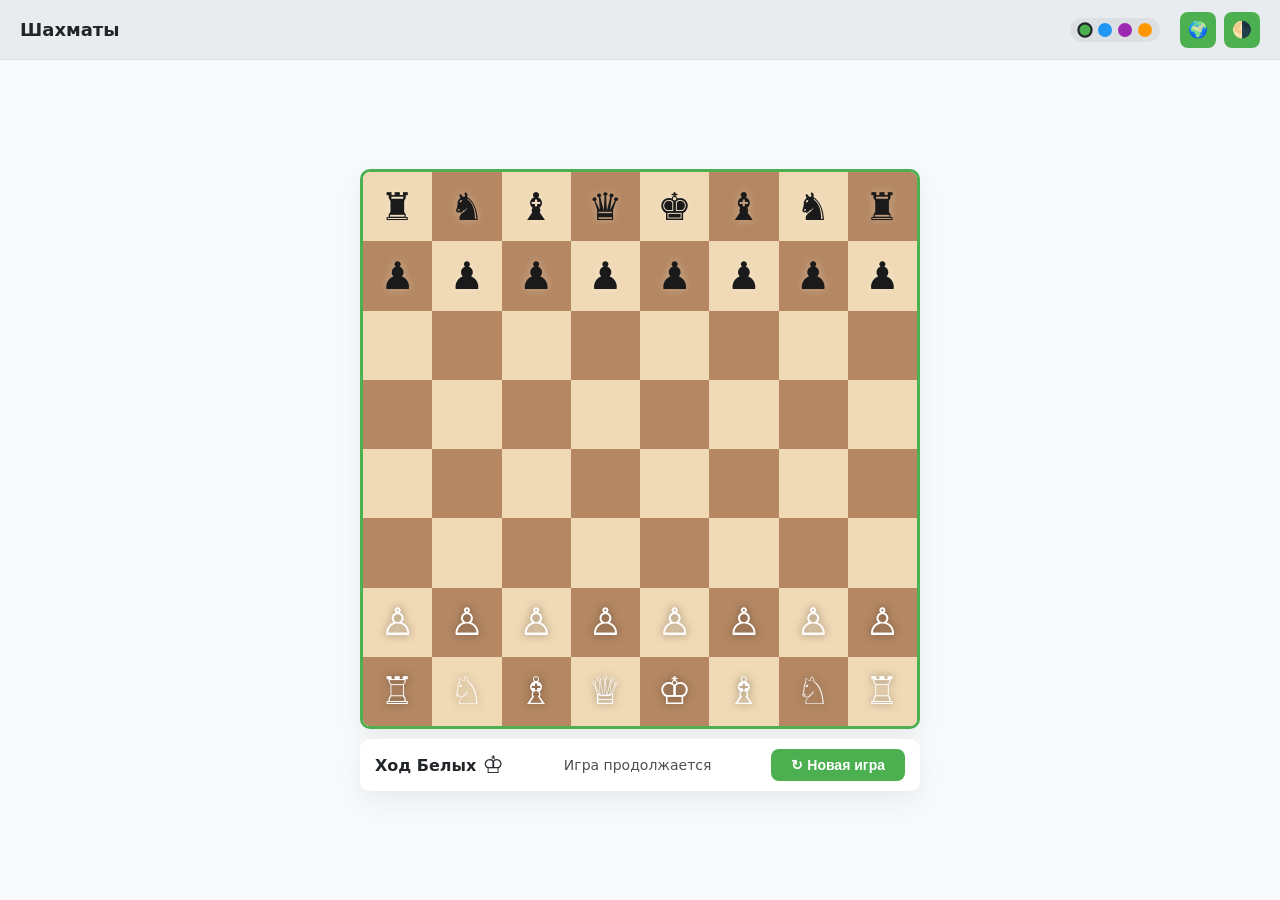
==== games/chess/index.html @ bcb6086b "feat: v1.0.6 добавлены шахматы (для двоих)" ====
<!DOCTYPE html>
<html lang="ru">
<head>
    <meta charset="UTF-8" />
    <meta name="viewport" content="width=device-width, initial-scale=1.0"/>
    <title>Шахматы</title>
    <link rel="stylesheet" href="style.css">
</head>
<body data-theme="light">

    <!-- ===== ХЕДЕР ===== -->
    <header class="header">
        <div class="logo" id="title">Шахматы</div>

        <div class="controls-wrapper">
            <button class="burger-toggle" id="burgerToggle" title="Меню настроек">⋮</button>

            <div class="controls-menu" id="controlsMenu">
                <div class="color-picker" id="colorPicker" title="Цветовая тема">
                    <span class="color-dot theme-green" data-color="green"></span>
                    <span class="color-dot theme-blue" data-color="blue"></span>
                    <span class="color-dot theme-purple" data-color="purple"></span>
                    <span class="color-dot theme-orange" data-color="orange"></span>
                </div>
                
                <button id="viewBtn" title="Вид" style="display:none;">🔳</button>
                <button id="langBtn" title="Язык">🌍</button>
                <button id="themeBtn" title="Тема">🌗</button>
            </div>
        </div>
    </header>

    <!-- ===== ИГРОВОЙ КОНТЕНТ ===== -->
    <main class="container">
        <div class="game-container">
            <!-- Шахматная доска -->
            <div class="chess-board" id="chessBoard"></div>

            <!-- Информация -->
            <div class="game-info">
                <div class="turn-indicator">
                    <span id="turnText">Ход белых</span>
                    <span class="piece" id="turnPiece">♔</span>
                </div>
                <div class="game-status" id="gameStatus">Игра продолжается</div>
                <button class="btn-reset" id="resetBtn">↻ Новая игра</button>
            </div>
        </div>
    </main>

    <script src="script.js"></script>
</body>
</html>
---- games/chess/style.css ----
/* ===== КОРНЕВЫЕ ПЕРЕМЕННЫЕ ===== */
:root {
    --bg-page:    #f8f9fa;
    --bg-header:  #e9ecef;
    --bg-card:    #ffffff;
    --text:       #212529;
    --shadow:     0 10px 24px rgba(0,0,0,0.06);
    --shadow-hov: 0 14px 32px rgba(0,0,0,0.12);
    
    --accent:       #4caf50;
    --accent-hover: #439a46;
}

/* ===== ТЁМНАЯ ТЕМА ===== */
[data-theme="dark"] {
    --bg-page:    #121212;
    --bg-header:  #1a1a1a;
    --bg-card:    #1e1e1e;
    --text:       #e0e0e0;
    --shadow:     0 10px 24px rgba(0,0,0,0.3);
    --shadow-hov: 0 14px 32px rgba(0,0,0,0.4);
    
    --accent:       #66bb6a;
    --accent-hover: #81c784;
}

/* ===== ЦВЕТОВЫЕ СХЕМЫ ===== */
body[data-color="green"]  { --accent: #4caf50; --accent-hover: #439a46; }
body[data-color="blue"]   { --accent: #2196f3; --accent-hover: #1e88e5; }
body[data-color="purple"] { --accent: #9c27b0; --accent-hover: #8e24aa; }
body[data-color="orange"] { --accent: #ff9800; --accent-hover: #fb8c00; }

[data-theme="dark"][data-color="green"]  { --accent: #66bb6a; --accent-hover: #81c784; }
[data-theme="dark"][data-color="blue"]   { --accent: #64b5f6; --accent-hover: #90caf9; }
[data-theme="dark"][data-color="purple"] { --accent: #ba68c8; --accent-hover: #ce93d8; }
[data-theme="dark"][data-color="orange"] { --accent: #ffb74d; --accent-hover: #ffe082; }

/* ===== ОБЩИЕ СТИЛИ ===== */
* { box-sizing: border-box; }

html, body {
    margin: 0;
    padding: 0;
    height: 100vh;
    overflow: hidden;
}

body {
    background: var(--bg-page);
    color: var(--text);
    font-family: system-ui, -apple-system, sans-serif;
    transition: background 0.3s, color 0.3s;
    display: flex;
    flex-direction: column;
}

/* ===== ХЕДЕР ===== */
.header {
    flex-shrink: 0;
    display: flex;
    justify-content: space-between;
    align-items: center;
    padding: 10px 20px;
    background: var(--bg-header);
    transition: background 0.3s;
    border-bottom: 1px solid rgba(0,0,0,0.05);
    min-height: 60px;
}

[data-theme="dark"] .header {
    border-bottom: 1px solid rgba(255,255,255,0.05);
}

.logo {
    font-size: 18px;
    font-weight: 700;
    user-select: none;
}

.controls-wrapper {
    position: relative;
}

/* ===== МЕНЮ УПРАВЛЕНИЯ ===== */
.controls-menu {
    display: flex;
    align-items: center;
}

.burger-toggle {
    display: none;
    font-size: 24px;
    background: transparent;
    border: none;
    color: var(--text);
    cursor: pointer;
    padding: 0 10px;
    line-height: 1;
    user-select: none;
}

/* ===== ВЫБОР ЦВЕТА ===== */
.color-picker {
    display: flex;
    gap: 6px;
    margin-right: 12px;
    background: rgba(0,0,0,0.05);
    padding: 5px 8px;
    border-radius: 20px;
    transition: background 0.3s;
}

[data-theme="dark"] .color-picker {
    background: rgba(255,255,255,0.05);
}

.color-dot {
    width: 14px;
    height: 14px;
    border-radius: 50%;
    cursor: pointer;
    transition: transform 0.15s, border 0.15s;
    border: 2px solid transparent;
}

.color-dot:hover {
    transform: scale(1.2);
}

.color-dot.active {
    border-color: var(--text);
    transform: scale(1.1);
}

.theme-green  { background: #4caf50; }
.theme-blue   { background: #2196f3; }
.theme-purple { background: #9c27b0; }
.theme-orange { background: #ff9800; }

/* ===== КНОПКИ МЕНЮ ===== */
.controls-menu button {
    width: 36px;
    height: 36px;
    margin-left: 8px;
    border-radius: 8px;
    border: none;
    background: var(--accent);
    color: #fff;
    font-size: 16px;
    cursor: pointer;
    transition: transform 0.15s, background-color 0.2s;
}

.controls-menu button:hover {
    transform: translateY(-2px);
    background: var(--accent-hover);
}

.controls-menu button:active {
    transform: scale(0.95);
}

/* ===== КОНТЕЙНЕР ===== */
.container {
    flex: 1;
    display: flex;
    justify-content: center;
    align-items: center;
    padding: 10px;
    overflow: hidden;
}

.game-container {
    width: 100%;
    max-width: 560px;
    display: flex;
    flex-direction: column;
    gap: 10px;
}

/* ===== ШАХМАТНАЯ ДОСКА ===== */
.chess-board {
    display: grid;
    grid-template-columns: repeat(8, 1fr);
    aspect-ratio: 1 / 1;
    background: var(--bg-card);
    border-radius: 10px;
    box-shadow: var(--shadow);
    overflow: hidden;
    border: 3px solid var(--accent);
    transition: border-color 0.3s, box-shadow 0.3s;
}

.cell {
    display: flex;
    justify-content: center;
    align-items: center;
    font-size: 38px;
    aspect-ratio: 1 / 1;
    cursor: pointer;
    transition: background 0.2s, transform 0.15s;
    user-select: none;
    background: #f0d9b5;
    color: #1a1a1a;
}

.cell.dark {
    background: #b58863;
}

.cell.selected {
    background: #7fc97f !important;
    transform: scale(1.05);
}

.cell.possible {
    background: #b5d6b5 !important;
    box-shadow: inset 0 0 20px rgba(0, 255, 0, 0.3);
}

.cell:hover {
    transform: scale(1.02);
}

.cell:active {
    transform: scale(0.95);
}

/* Белые фигуры */
.cell.white-piece {
    color: #ffffff;
    text-shadow: 0 0 8px rgba(0,0,0,0.5);
}

/* Чёрные фигуры */
.cell.black-piece {
    color: #1a1a1a;
    text-shadow: 0 0 8px rgba(255,255,255,0.3);
}

/* ===== ТЁМНАЯ ТЕМА ДЛЯ ДОСКИ ===== */
[data-theme="dark"] .cell {
    background: #779952;
    color: #e8e8e8;
}

[data-theme="dark"] .cell.dark {
    background: #4a6b3a;
}

[data-theme="dark"] .cell.white-piece {
    color: #ffffff;
    text-shadow: 0 0 10px rgba(0,0,0,0.8);
}

[data-theme="dark"] .cell.black-piece {
    color: #1a1a1a;
    text-shadow: 0 0 10px rgba(255,255,255,0.4);
}

[data-theme="dark"] .cell.selected {
    background: #5a9a5a !important;
}

[data-theme="dark"] .cell.possible {
    background: #3a7a3a !important;
}

/* ===== ИНФОРМАЦИЯ ОБ ИГРЕ ===== */
.game-info {
    display: flex;
    justify-content: space-between;
    align-items: center;
    padding: 10px 15px;
    background: var(--bg-card);
    border-radius: 10px;
    box-shadow: var(--shadow);
    transition: background 0.3s, box-shadow 0.3s;
    flex-shrink: 0;
}

.turn-indicator {
    font-size: 16px;
    font-weight: 600;
    display: flex;
    align-items: center;
    gap: 6px;
}

.turn-indicator .piece {
    font-size: 24px;
}

.game-status {
    font-size: 14px;
    opacity: 0.8;
}

.btn-reset {
    padding: 8px 20px;
    border: none;
    border-radius: 8px;
    background: var(--accent);
    color: #fff;
    font-size: 14px;
    font-weight: 600;
    cursor: pointer;
    transition: background 0.2s, transform 0.15s;
    white-space: nowrap;
}

.btn-reset:hover {
    background: var(--accent-hover);
    transform: translateY(-2px);
}

.btn-reset:active {
    transform: scale(0.95);
}

/* ===== АДАПТИВ ===== */
@media (max-width: 768px) {
    .header {
        padding: 8px 12px;
        min-height: 50px;
    }

    .logo {
        font-size: 16px;
    }

    .container {
        padding: 8px;
    }

    .game-container {
        max-width: 100%;
        gap: 8px;
    }

    .burger-toggle {
        display: block;
        font-size: 22px;
    }

    .controls-menu {
        display: none;
        position: absolute;
        top: 45px;
        right: 0;
        background: var(--bg-card);
        padding: 12px;
        border-radius: 12px;
        box-shadow: var(--shadow-hov);
        flex-direction: column;
        gap: 10px;
        min-width: 160px;
        z-index: 110;
        border: 1px solid rgba(0,0,0,0.05);
    }

    [data-theme="dark"] .controls-menu {
        border: 1px solid rgba(255,255,255,0.05);
    }

    .controls-menu.open {
        display: flex;
    }

    .color-picker {
        margin-right: 0;
        justify-content: center;
        width: 100%;
    }

    .controls-menu button {
        margin-left: 0;
        width: 100%;
    }

    .cell {
        font-size: 28px;
    }

    .game-info {
        flex-wrap: wrap;
        gap: 6px;
        justify-content: center;
        padding: 8px 12px;
    }

    .turn-indicator {
        font-size: 14px;
    }

    .turn-indicator .piece {
        font-size: 20px;
    }

    .game-status {
        font-size: 12px;
    }

    .btn-reset {
        font-size: 12px;
        padding: 6px 14px;
    }
}

@media (max-width: 480px) {
    .cell {
        font-size: 20px;
    }

    .game-info {
        padding: 6px 10px;
    }

    .turn-indicator {
        font-size: 12px;
    }

    .turn-indicator .piece {
        font-size: 16px;
    }

    .btn-reset {
        font-size: 11px;
        padding: 5px 12px;
    }
}

@media (max-height: 700px) {
    .cell {
        font-size: 28px;
    }

    .header {
        padding: 6px 16px;
        min-height: 44px;
    }

    .logo {
        font-size: 15px;
    }

    .container {
        padding: 6px;
    }

    .game-container {
        gap: 6px;
    }

    .game-info {
        padding: 6px 12px;
    }

    .btn-reset {
        font-size: 12px;
        padding: 5px 12px;
    }
}

@media (max-height: 600px) {
    .cell {
        font-size: 20px;
    }

    .header {
        padding: 4px 12px;
        min-height: 36px;
    }

    .logo {
        font-size: 13px;
    }

    .controls-menu button {
        width: 30px;
        height: 30px;
        font-size: 13px;
    }

    .container {
        padding: 4px;
    }

    .game-container {
        gap: 4px;
    }

    .game-info {
        padding: 4px 10px;
    }

    .turn-indicator {
        font-size: 11px;
    }

    .turn-indicator .piece {
        font-size: 14px;
    }

    .game-status {
        font-size: 10px;
    }

    .btn-reset {
        font-size: 10px;
        padding: 4px 10px;
    }
}
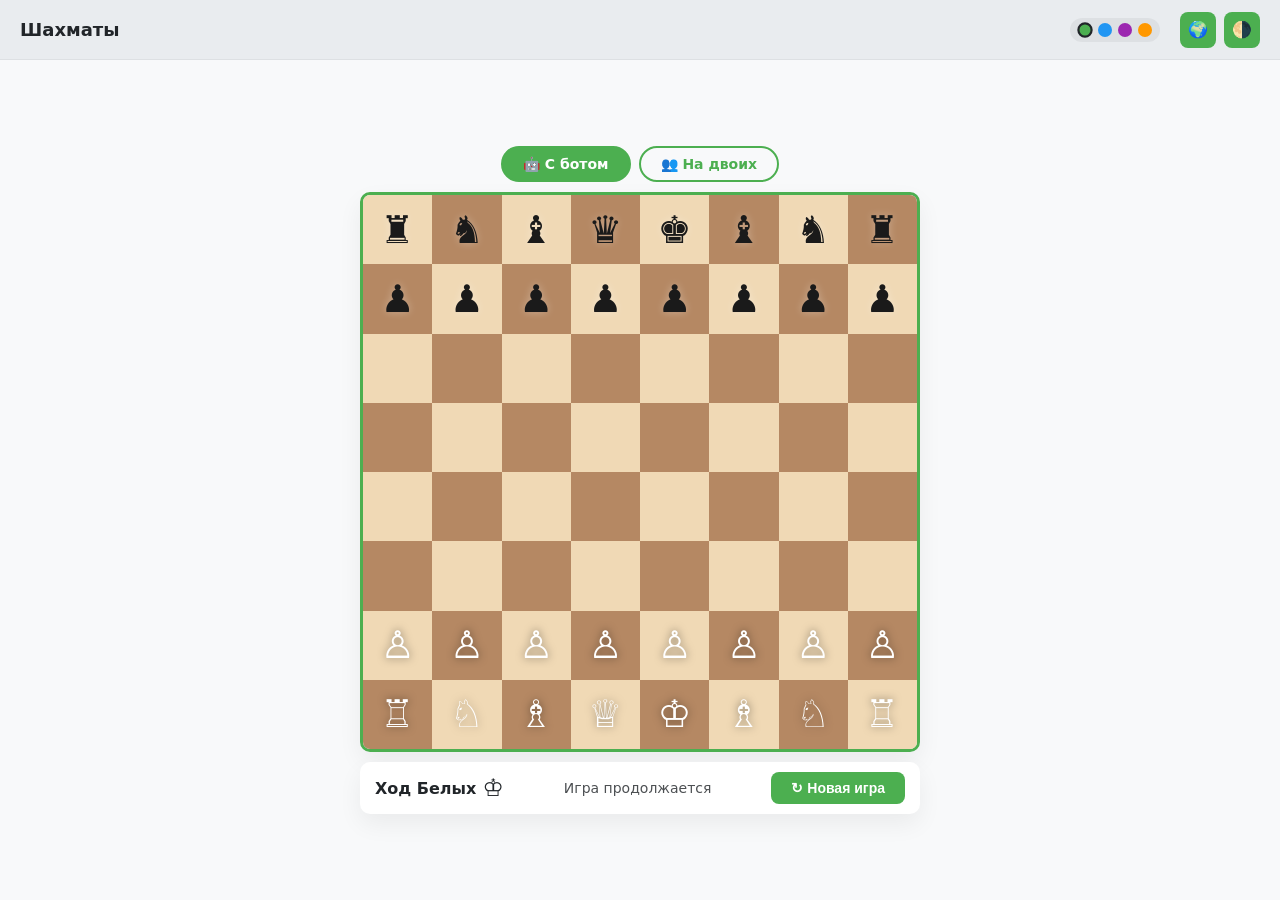
==== commit 80e6c7dc: "feat: v1.0.7 бот в шахматах" ====
--- a/games/chess/index.html
+++ b/games/chess/index.html
@@ -8,35 +8,30 @@
 </head>
 <body data-theme="light">
 
-    <!-- ===== ХЕДЕР ===== -->
     <header class="header">
         <div class="logo" id="title">Шахматы</div>
-
         <div class="controls-wrapper">
             <button class="burger-toggle" id="burgerToggle" title="Меню настроек">⋮</button>
-
             <div class="controls-menu" id="controlsMenu">
-                <div class="color-picker" id="colorPicker" title="Цветовая тема">
+                <div class="color-picker" id="colorPicker">
                     <span class="color-dot theme-green" data-color="green"></span>
                     <span class="color-dot theme-blue" data-color="blue"></span>
                     <span class="color-dot theme-purple" data-color="purple"></span>
                     <span class="color-dot theme-orange" data-color="orange"></span>
                 </div>
-                
-                <button id="viewBtn" title="Вид" style="display:none;">🔳</button>
                 <button id="langBtn" title="Язык">🌍</button>
                 <button id="themeBtn" title="Тема">🌗</button>
             </div>
         </div>
     </header>
 
-    <!-- ===== ИГРОВОЙ КОНТЕНТ ===== -->
     <main class="container">
         <div class="game-container">
-            <!-- Шахматная доска -->
+            <div class="mode-switcher">
+                <button class="mode-btn active" data-mode="bot" id="modeBot">🤖 С ботом</button>
+                <button class="mode-btn" data-mode="two" id="modeTwo">👥 На двоих</button>
+            </div>
             <div class="chess-board" id="chessBoard"></div>
-
-            <!-- Информация -->
             <div class="game-info">
                 <div class="turn-indicator">
                     <span id="turnText">Ход белых</span>
--- a/games/chess/style.css
+++ b/games/chess/style.css
@@ -1,4 +1,3 @@
-/* ===== КОРНЕВЫЕ ПЕРЕМЕННЫЕ ===== */
 :root {
     --bg-page:    #f8f9fa;
     --bg-header:  #e9ecef;
@@ -6,12 +5,10 @@
     --text:       #212529;
     --shadow:     0 10px 24px rgba(0,0,0,0.06);
     --shadow-hov: 0 14px 32px rgba(0,0,0,0.12);
-    
     --accent:       #4caf50;
     --accent-hover: #439a46;
 }
 
-/* ===== ТЁМНАЯ ТЕМА ===== */
 [data-theme="dark"] {
     --bg-page:    #121212;
     --bg-header:  #1a1a1a;
@@ -19,12 +16,10 @@
     --text:       #e0e0e0;
     --shadow:     0 10px 24px rgba(0,0,0,0.3);
     --shadow-hov: 0 14px 32px rgba(0,0,0,0.4);
-    
     --accent:       #66bb6a;
     --accent-hover: #81c784;
 }
 
-/* ===== ЦВЕТОВЫЕ СХЕМЫ ===== */
 body[data-color="green"]  { --accent: #4caf50; --accent-hover: #439a46; }
 body[data-color="blue"]   { --accent: #2196f3; --accent-hover: #1e88e5; }
 body[data-color="purple"] { --accent: #9c27b0; --accent-hover: #8e24aa; }
@@ -35,7 +30,6 @@
 [data-theme="dark"][data-color="purple"] { --accent: #ba68c8; --accent-hover: #ce93d8; }
 [data-theme="dark"][data-color="orange"] { --accent: #ffb74d; --accent-hover: #ffe082; }
 
-/* ===== ОБЩИЕ СТИЛИ ===== */
 * { box-sizing: border-box; }
 
 html, body {
@@ -54,7 +48,6 @@
     flex-direction: column;
 }
 
-/* ===== ХЕДЕР ===== */
 .header {
     flex-shrink: 0;
     display: flex;
@@ -81,7 +74,6 @@
     position: relative;
 }
 
-/* ===== МЕНЮ УПРАВЛЕНИЯ ===== */
 .controls-menu {
     display: flex;
     align-items: center;
@@ -99,7 +91,6 @@
     user-select: none;
 }
 
-/* ===== ВЫБОР ЦВЕТА ===== */
 .color-picker {
     display: flex;
     gap: 6px;
@@ -137,7 +128,6 @@
 .theme-purple { background: #9c27b0; }
 .theme-orange { background: #ff9800; }
 
-/* ===== КНОПКИ МЕНЮ ===== */
 .controls-menu button {
     width: 36px;
     height: 36px;
@@ -160,7 +150,6 @@
     transform: scale(0.95);
 }
 
-/* ===== КОНТЕЙНЕР ===== */
 .container {
     flex: 1;
     display: flex;
@@ -178,7 +167,36 @@
     gap: 10px;
 }
 
-/* ===== ШАХМАТНАЯ ДОСКА ===== */
+.mode-switcher {
+    display: flex;
+    gap: 8px;
+    justify-content: center;
+    flex-shrink: 0;
+}
+
+.mode-btn {
+    padding: 8px 20px;
+    border: 2px solid var(--accent);
+    background: transparent;
+    color: var(--accent);
+    border-radius: 20px;
+    font-size: 14px;
+    font-weight: 600;
+    cursor: pointer;
+    transition: all 0.3s;
+    font-family: inherit;
+}
+
+.mode-btn:hover {
+    transform: translateY(-2px);
+    box-shadow: 0 4px 12px rgba(0,0,0,0.15);
+}
+
+.mode-btn.active {
+    background: var(--accent);
+    color: #fff;
+}
+
 .chess-board {
     display: grid;
     grid-template-columns: repeat(8, 1fr);
@@ -226,19 +244,16 @@
     transform: scale(0.95);
 }
 
-/* Белые фигуры */
 .cell.white-piece {
     color: #ffffff;
     text-shadow: 0 0 8px rgba(0,0,0,0.5);
 }
 
-/* Чёрные фигуры */
 .cell.black-piece {
     color: #1a1a1a;
     text-shadow: 0 0 8px rgba(255,255,255,0.3);
 }
 
-/* ===== ТЁМНАЯ ТЕМА ДЛЯ ДОСКИ ===== */
 [data-theme="dark"] .cell {
     background: #779952;
     color: #e8e8e8;
@@ -266,7 +281,6 @@
     background: #3a7a3a !important;
 }
 
-/* ===== ИНФОРМАЦИЯ ОБ ИГРЕ ===== */
 .game-info {
     display: flex;
     justify-content: space-between;
@@ -318,31 +332,25 @@
     transform: scale(0.95);
 }
 
-/* ===== АДАПТИВ ===== */
 @media (max-width: 768px) {
     .header {
         padding: 8px 12px;
         min-height: 50px;
     }
-
     .logo {
         font-size: 16px;
     }
-
     .container {
         padding: 8px;
     }
-
     .game-container {
         max-width: 100%;
         gap: 8px;
     }
-
     .burger-toggle {
         display: block;
         font-size: 22px;
     }
-
     .controls-menu {
         display: none;
         position: absolute;
@@ -358,156 +366,142 @@
         z-index: 110;
         border: 1px solid rgba(0,0,0,0.05);
     }
-
     [data-theme="dark"] .controls-menu {
         border: 1px solid rgba(255,255,255,0.05);
     }
-
     .controls-menu.open {
         display: flex;
     }
-
     .color-picker {
         margin-right: 0;
         justify-content: center;
         width: 100%;
     }
-
     .controls-menu button {
         margin-left: 0;
         width: 100%;
     }
-
     .cell {
         font-size: 28px;
     }
-
     .game-info {
         flex-wrap: wrap;
         gap: 6px;
         justify-content: center;
         padding: 8px 12px;
     }
-
     .turn-indicator {
         font-size: 14px;
     }
-
     .turn-indicator .piece {
         font-size: 20px;
     }
-
     .game-status {
         font-size: 12px;
     }
-
     .btn-reset {
         font-size: 12px;
         padding: 6px 14px;
     }
+    .mode-btn {
+        font-size: 12px;
+        padding: 6px 14px;
+    }
 }
 
 @media (max-width: 480px) {
     .cell {
         font-size: 20px;
     }
-
     .game-info {
         padding: 6px 10px;
     }
-
     .turn-indicator {
         font-size: 12px;
     }
-
     .turn-indicator .piece {
         font-size: 16px;
     }
-
     .btn-reset {
         font-size: 11px;
         padding: 5px 12px;
     }
+    .mode-btn {
+        font-size: 11px;
+        padding: 5px 12px;
+    }
 }
 
 @media (max-height: 700px) {
     .cell {
         font-size: 28px;
     }
-
     .header {
         padding: 6px 16px;
         min-height: 44px;
     }
-
     .logo {
         font-size: 15px;
     }
-
     .container {
         padding: 6px;
     }
-
     .game-container {
         gap: 6px;
     }
-
     .game-info {
         padding: 6px 12px;
     }
-
     .btn-reset {
         font-size: 12px;
         padding: 5px 12px;
     }
+    .mode-btn {
+        font-size: 12px;
+        padding: 5px 14px;
+    }
 }
 
 @media (max-height: 600px) {
     .cell {
         font-size: 20px;
     }
-
     .header {
         padding: 4px 12px;
         min-height: 36px;
     }
-
     .logo {
         font-size: 13px;
     }
-
     .controls-menu button {
         width: 30px;
         height: 30px;
         font-size: 13px;
     }
-
     .container {
         padding: 4px;
     }
-
     .game-container {
         gap: 4px;
     }
-
     .game-info {
         padding: 4px 10px;
     }
-
     .turn-indicator {
         font-size: 11px;
     }
-
     .turn-indicator .piece {
         font-size: 14px;
     }
-
     .game-status {
         font-size: 10px;
     }
-
     .btn-reset {
         font-size: 10px;
         padding: 4px 10px;
     }
+    .mode-btn {
+        font-size: 10px;
+        padding: 4px 10px;
+    }
 }
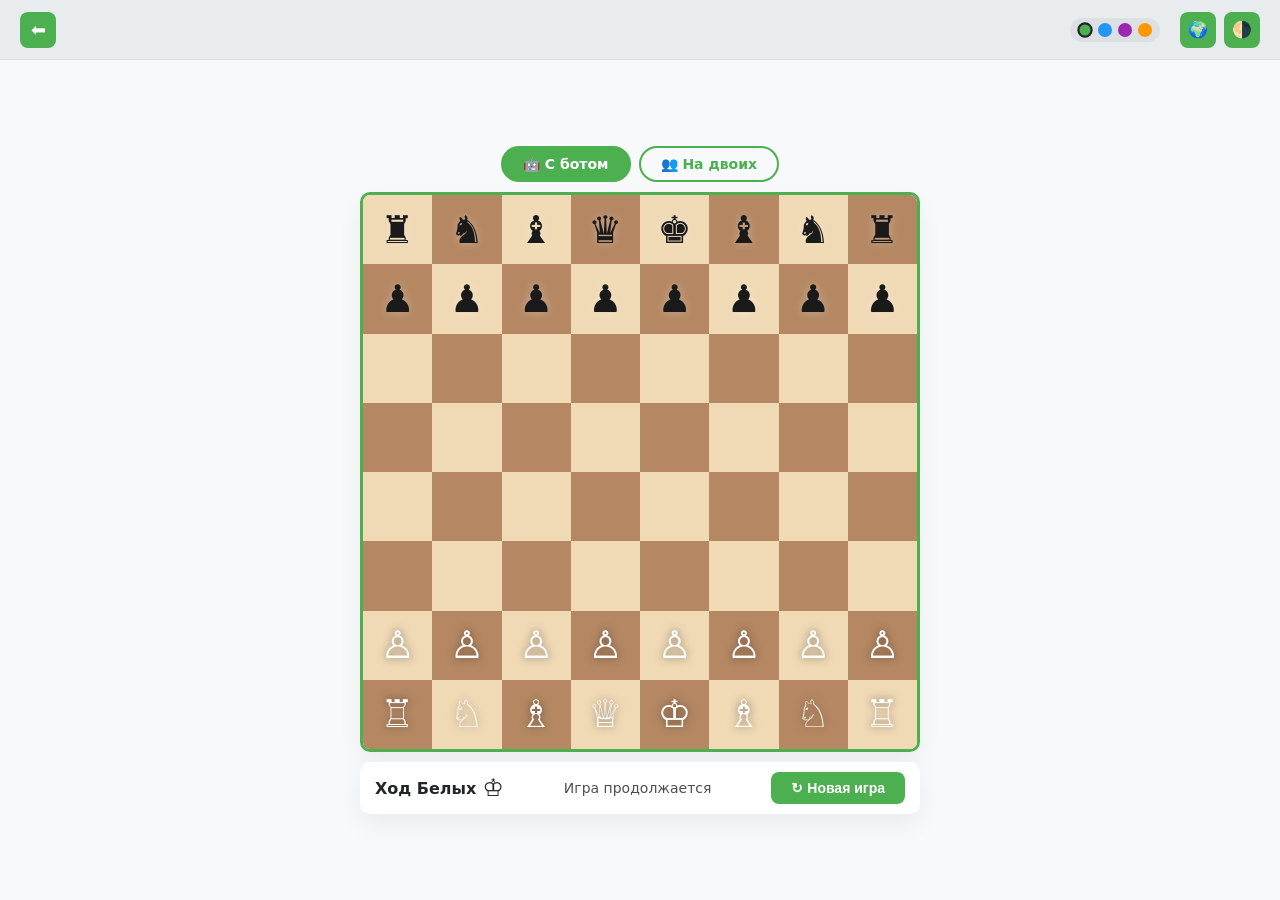
==== commit 476cc8f6: "feat: v1.1.0 шахматы [РЕЛИЗ]" ====
--- a/games/chess/index.html
+++ b/games/chess/index.html
@@ -9,7 +9,8 @@
 <body data-theme="light">
 
     <header class="header">
-        <div class="logo" id="title">Шахматы</div>
+        <button class="btn-back" id="backBtn" title="Назад">⬅</button>
+        <div class="header-spacer"></div>
         <div class="controls-wrapper">
             <button class="burger-toggle" id="burgerToggle" title="Меню настроек">⋮</button>
             <div class="controls-menu" id="controlsMenu">
--- a/games/chess/style.css
+++ b/games/chess/style.css
@@ -64,10 +64,33 @@
     border-bottom: 1px solid rgba(255,255,255,0.05);
 }
 
-.logo {
+.header-spacer {
+    flex: 1;
+}
+
+.btn-back {
+    width: 36px;
+    height: 36px;
+    border-radius: 8px;
+    border: none;
+    background: var(--accent);
+    color: #fff;
     font-size: 18px;
-    font-weight: 700;
-    user-select: none;
+    cursor: pointer;
+    transition: transform 0.15s, background-color 0.2s;
+    display: flex;
+    align-items: center;
+    justify-content: center;
+    flex-shrink: 0;
+}
+
+.btn-back:hover {
+    transform: translateY(-2px);
+    background: var(--accent-hover);
+}
+
+.btn-back:active {
+    transform: scale(0.95);
 }
 
 .controls-wrapper {
@@ -336,9 +359,6 @@
     .header {
         padding: 8px 12px;
         min-height: 50px;
-    }
-    .logo {
-        font-size: 16px;
     }
     .container {
         padding: 8px;
@@ -407,6 +427,11 @@
         font-size: 12px;
         padding: 6px 14px;
     }
+    .btn-back {
+        width: 32px;
+        height: 32px;
+        font-size: 16px;
+    }
 }
 
 @media (max-width: 480px) {
@@ -430,6 +455,11 @@
         font-size: 11px;
         padding: 5px 12px;
     }
+    .btn-back {
+        width: 28px;
+        height: 28px;
+        font-size: 14px;
+    }
 }
 
 @media (max-height: 700px) {
@@ -440,9 +470,6 @@
         padding: 6px 16px;
         min-height: 44px;
     }
-    .logo {
-        font-size: 15px;
-    }
     .container {
         padding: 6px;
     }
@@ -459,6 +486,11 @@
     .mode-btn {
         font-size: 12px;
         padding: 5px 14px;
+    }
+    .btn-back {
+        width: 30px;
+        height: 30px;
+        font-size: 15px;
     }
 }
 
@@ -469,9 +501,6 @@
     .header {
         padding: 4px 12px;
         min-height: 36px;
-    }
-    .logo {
-        font-size: 13px;
     }
     .controls-menu button {
         width: 30px;
@@ -504,4 +533,9 @@
         font-size: 10px;
         padding: 4px 10px;
     }
+    .btn-back {
+        width: 26px;
+        height: 26px;
+        font-size: 12px;
+    }
 }
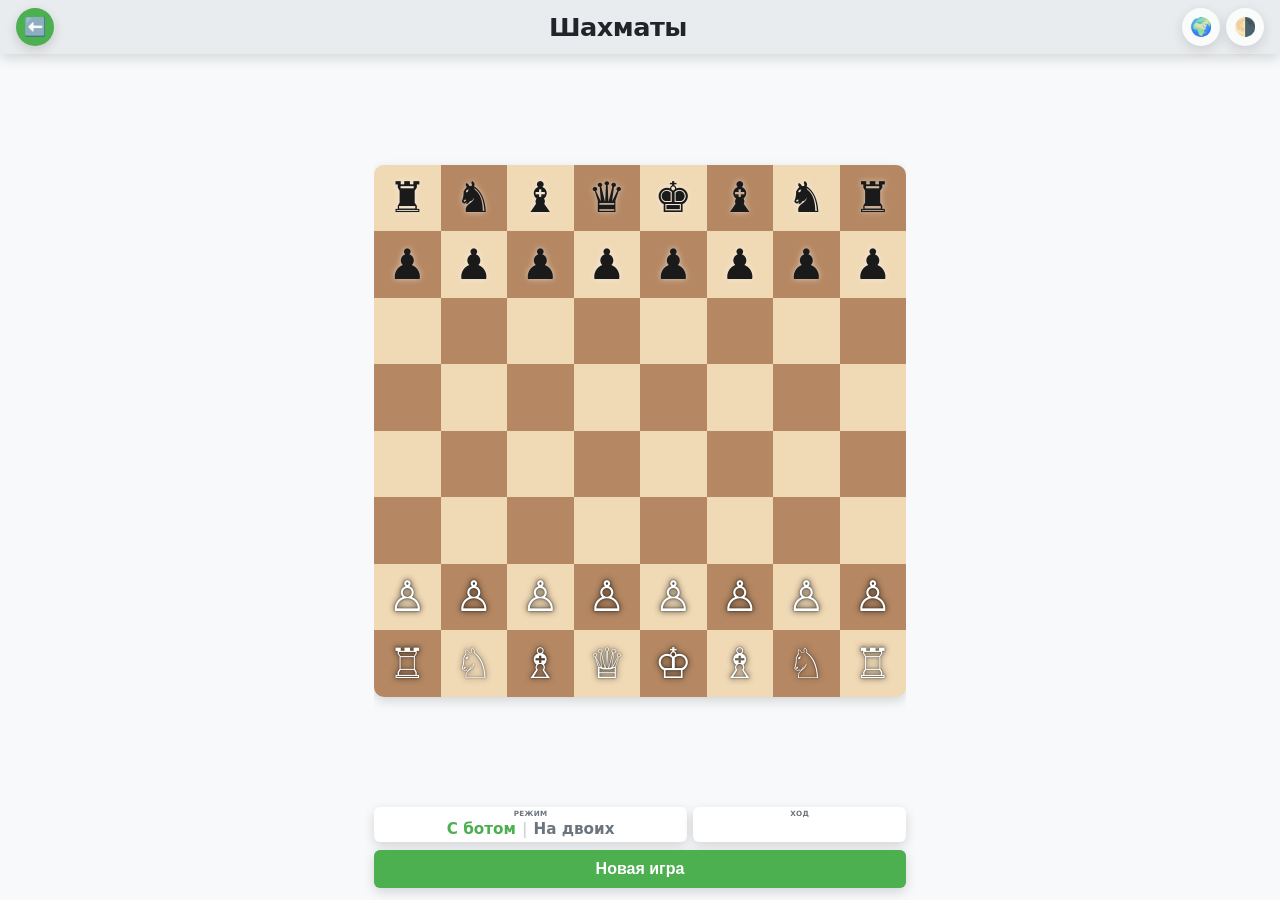
==== commit 95e63b2a: "feat: v1.1.1 шахматы [РЕЛИЗ]" ====
--- a/games/chess/index.html
+++ b/games/chess/index.html
@@ -1,47 +1,45 @@
 <!DOCTYPE html>
 <html lang="ru">
 <head>
-    <meta charset="UTF-8" />
-    <meta name="viewport" content="width=device-width, initial-scale=1.0"/>
+    <meta charset="UTF-8">
+    <meta name="viewport" content="width=device-width, initial-scale=1.0, maximum-scale=1.0, user-scalable=no">
     <title>Шахматы</title>
     <link rel="stylesheet" href="style.css">
 </head>
-<body data-theme="light">
-
-    <header class="header">
-        <button class="btn-back" id="backBtn" title="Назад">⬅</button>
-        <div class="header-spacer"></div>
-        <div class="controls-wrapper">
-            <button class="burger-toggle" id="burgerToggle" title="Меню настроек">⋮</button>
-            <div class="controls-menu" id="controlsMenu">
-                <div class="color-picker" id="colorPicker">
-                    <span class="color-dot theme-green" data-color="green"></span>
-                    <span class="color-dot theme-blue" data-color="blue"></span>
-                    <span class="color-dot theme-purple" data-color="purple"></span>
-                    <span class="color-dot theme-orange" data-color="orange"></span>
-                </div>
-                <button id="langBtn" title="Язык">🌍</button>
-                <button id="themeBtn" title="Тема">🌗</button>
-            </div>
+<body data-theme="dark">
+    <header>
+        <button class="back-btn" id="back-btn">⬅️</button>
+        <h1 class="title">Шахматы</h1>
+        <div class="icons">
+            <button class="icon-btn" id="langBtn" aria-label="Сменить язык">🌍</button>
+            <button class="icon-btn" id="themeBtn" aria-label="Сменить тему">🌓</button>
         </div>
     </header>
 
-    <main class="container">
+    <main>
+        <!-- Игровое поле -->
         <div class="game-container">
-            <div class="mode-switcher">
-                <button class="mode-btn active" data-mode="bot" id="modeBot">🤖 С ботом</button>
-                <button class="mode-btn" data-mode="two" id="modeTwo">👥 На двоих</button>
+            <div class="board" id="chessBoard"></div>
+        </div>
+
+        <!-- Информация между полем и кнопкой -->
+        <div class="info-bar">
+            <div class="score-box mode-box">
+                <div class="label" id="modeLabel">РЕЖИМ</div>
+                <div class="mode-switcher-text" id="modeSwitcher">
+                    <span class="mode-option active" data-mode="bot" id="modeBotText">С ботом</span>
+                    <span class="mode-divider">|</span>
+                    <span class="mode-option" data-mode="two" id="modeTwoText">На двоих</span>
+                </div>
             </div>
-            <div class="chess-board" id="chessBoard"></div>
-            <div class="game-info">
-                <div class="turn-indicator">
-                    <span id="turnText">Ход белых</span>
-                    <span class="piece" id="turnPiece">♔</span>
-                </div>
-                <div class="game-status" id="gameStatus">Игра продолжается</div>
-                <button class="btn-reset" id="resetBtn">↻ Новая игра</button>
+            <div class="score-box turn-box">
+                <div class="label" id="turnLabel">ХОД</div>
+                <div class="value" id="turnDisplay">Белые</div>
             </div>
         </div>
+
+        <!-- Кнопка внизу -->
+        <button class="reset-btn" id="reset-btn">Новая игра</button>
     </main>
 
     <script src="script.js"></script>
--- a/games/chess/style.css
+++ b/games/chess/style.css
@@ -3,10 +3,12 @@
     --bg-header:  #e9ecef;
     --bg-card:    #ffffff;
     --text:       #212529;
-    --shadow:     0 10px 24px rgba(0,0,0,0.06);
-    --shadow-hov: 0 14px 32px rgba(0,0,0,0.12);
-    --accent:       #4caf50;
-    --accent-hover: #439a46;
+    --accent:     #4caf50;
+    --accent-dark:#388e3c;
+    --gray:       #6c757d;
+    --light-gray: #dee2e6;
+    --dark-gray:  #343a40;
+    --shadow:     0 4px 12px rgba(0,0,0,0.15);
 }
 
 [data-theme="dark"] {
@@ -14,286 +16,210 @@
     --bg-header:  #1a1a1a;
     --bg-card:    #1e1e1e;
     --text:       #e0e0e0;
-    --shadow:     0 10px 24px rgba(0,0,0,0.3);
-    --shadow-hov: 0 14px 32px rgba(0,0,0,0.4);
-    --accent:       #66bb6a;
-    --accent-hover: #81c784;
-}
-
-body[data-color="green"]  { --accent: #4caf50; --accent-hover: #439a46; }
-body[data-color="blue"]   { --accent: #2196f3; --accent-hover: #1e88e5; }
-body[data-color="purple"] { --accent: #9c27b0; --accent-hover: #8e24aa; }
-body[data-color="orange"] { --accent: #ff9800; --accent-hover: #fb8c00; }
-
-[data-theme="dark"][data-color="green"]  { --accent: #66bb6a; --accent-hover: #81c784; }
-[data-theme="dark"][data-color="blue"]   { --accent: #64b5f6; --accent-hover: #90caf9; }
-[data-theme="dark"][data-color="purple"] { --accent: #ba68c8; --accent-hover: #ce93d8; }
-[data-theme="dark"][data-color="orange"] { --accent: #ffb74d; --accent-hover: #ffe082; }
+    --accent:     #66bb6a;
+    --accent-dark:#4CAF50;
+    --gray:       #adb5bd;
+    --light-gray: #495057;
+    --dark-gray:  #212529;
+    --shadow:     0 4px 12px rgba(0,0,0,0.4);
+}
+
+body[data-color="green"]  { --accent: #4caf50; --accent-dark: #388e3c; }
+body[data-color="blue"]   { --accent: #2196f3; --accent-dark: #1976d2; }
+body[data-color="purple"] { --accent: #9c27b0; --accent-dark: #7b1fa2; }
+body[data-color="orange"] { --accent: #ff9800; --accent-dark: #f57c00; }
+
+[data-theme="dark"][data-color="green"]  { --accent: #66bb6a; --accent-dark: #4CAF50; }
+[data-theme="dark"][data-color="blue"]   { --accent: #64b5f6; --accent-dark: #2196f3; }
+[data-theme="dark"][data-color="purple"] { --accent: #ba68c8; --accent-dark: #9c27b0; }
+[data-theme="dark"][data-color="orange"] { --accent: #ffb74d; --accent-dark: #ff9800; }
 
 * { box-sizing: border-box; }
 
 html, body {
     margin: 0;
     padding: 0;
-    height: 100vh;
+    height: 100%;
     overflow: hidden;
 }
 
 body {
+    font-family: system-ui, -apple-system, BlinkMacSystemFont, "Segoe UI", Roboto, sans-serif;
     background: var(--bg-page);
     color: var(--text);
-    font-family: system-ui, -apple-system, sans-serif;
-    transition: background 0.3s, color 0.3s;
     display: flex;
     flex-direction: column;
-}
-
-.header {
+    height: 100dvh;
+    transition: background 0.3s ease, color 0.3s ease;
+}
+
+header {
     flex-shrink: 0;
-    display: flex;
+    background: var(--bg-header);
+    padding: 6px 12px;
+    display: flex;
+    align-items: center;
     justify-content: space-between;
-    align-items: center;
-    padding: 10px 20px;
-    background: var(--bg-header);
-    transition: background 0.3s;
-    border-bottom: 1px solid rgba(0,0,0,0.05);
-    min-height: 60px;
-}
-
-[data-theme="dark"] .header {
-    border-bottom: 1px solid rgba(255,255,255,0.05);
-}
-
-.header-spacer {
-    flex: 1;
-}
-
-.btn-back {
-    width: 36px;
-    height: 36px;
-    border-radius: 8px;
-    border: none;
+    box-shadow: var(--shadow);
+    z-index: 100;
+    transition: background 0.3s ease;
+    min-height: 44px;
+}
+
+.back-btn {
+    width: 32px;
+    height: 32px;
+    border-radius: 50%;
     background: var(--accent);
     color: #fff;
-    font-size: 18px;
-    cursor: pointer;
-    transition: transform 0.15s, background-color 0.2s;
-    display: flex;
-    align-items: center;
-    justify-content: center;
-    flex-shrink: 0;
-}
-
-.btn-back:hover {
-    transform: translateY(-2px);
-    background: var(--accent-hover);
-}
-
-.btn-back:active {
-    transform: scale(0.95);
-}
-
-.controls-wrapper {
-    position: relative;
-}
-
-.controls-menu {
-    display: flex;
-    align-items: center;
-}
-
-.burger-toggle {
-    display: none;
-    font-size: 24px;
-    background: transparent;
     border: none;
-    color: var(--text);
-    cursor: pointer;
-    padding: 0 10px;
-    line-height: 1;
-    user-select: none;
-}
-
-.color-picker {
-    display: flex;
-    gap: 6px;
-    margin-right: 12px;
-    background: rgba(0,0,0,0.05);
-    padding: 5px 8px;
-    border-radius: 20px;
-    transition: background 0.3s;
-}
-
-[data-theme="dark"] .color-picker {
-    background: rgba(255,255,255,0.05);
-}
-
-.color-dot {
-    width: 14px;
-    height: 14px;
-    border-radius: 50%;
-    cursor: pointer;
-    transition: transform 0.15s, border 0.15s;
-    border: 2px solid transparent;
-}
-
-.color-dot:hover {
-    transform: scale(1.2);
-}
-
-.color-dot.active {
-    border-color: var(--text);
-    transform: scale(1.1);
-}
-
-.theme-green  { background: #4caf50; }
-.theme-blue   { background: #2196f3; }
-.theme-purple { background: #9c27b0; }
-.theme-orange { background: #ff9800; }
-
-.controls-menu button {
-    width: 36px;
-    height: 36px;
-    margin-left: 8px;
-    border-radius: 8px;
-    border: none;
-    background: var(--accent);
-    color: #fff;
+    display: flex;
+    align-items: center;
+    justify-content: center;
     font-size: 16px;
     cursor: pointer;
-    transition: transform 0.15s, background-color 0.2s;
-}
-
-.controls-menu button:hover {
-    transform: translateY(-2px);
-    background: var(--accent-hover);
-}
-
-.controls-menu button:active {
-    transform: scale(0.95);
-}
-
-.container {
+    box-shadow: var(--shadow);
+    transition: transform 0.15s ease, background-color 0.2s ease;
+    flex-shrink: 0;
+}
+.back-btn:active { transform: scale(0.92); }
+
+.title {
+    font-size: 1.2rem;
+    font-weight: 800;
+    letter-spacing: -0.5px;
+    margin: 0;
+    text-align: center;
     flex: 1;
-    display: flex;
-    justify-content: center;
-    align-items: center;
-    padding: 10px;
+}
+
+.icons {
+    display: flex;
+    gap: 6px;
+    flex-shrink: 0;
+}
+
+.icon-btn {
+    width: 32px;
+    height: 32px;
+    border-radius: 50%;
+    background: var(--bg-card);
+    border: none;
+    font-size: 16px;
+    display: flex;
+    align-items: center;
+    justify-content: center;
+    color: var(--text);
+    opacity: 0.8;
+    transition: all 0.2s ease;
+    box-shadow: var(--shadow);
+    cursor: pointer;
+}
+.icon-btn:hover { opacity: 1; transform: scale(1.05); }
+.icon-btn:active { transform: scale(0.95); }
+
+main {
+    flex: 1;
+    display: flex;
+    flex-direction: column;
+    padding: 6px 10px 8px;
+    gap: 6px;
+    min-height: 0;
+    max-width: 560px;
+    width: 100%;
+    margin: 0 auto;
+}
+
+.game-container {
+    flex: 1;
+    display: flex;
+    align-items: center;
+    justify-content: center;
+    min-height: 0;
     overflow: hidden;
 }
 
-.game-container {
-    width: 100%;
-    max-width: 560px;
-    display: flex;
-    flex-direction: column;
-    gap: 10px;
-}
-
-.mode-switcher {
-    display: flex;
-    gap: 8px;
-    justify-content: center;
-    flex-shrink: 0;
-}
-
-.mode-btn {
-    padding: 8px 20px;
-    border: 2px solid var(--accent);
-    background: transparent;
-    color: var(--accent);
-    border-radius: 20px;
-    font-size: 14px;
-    font-weight: 600;
-    cursor: pointer;
-    transition: all 0.3s;
-    font-family: inherit;
-}
-
-.mode-btn:hover {
-    transform: translateY(-2px);
-    box-shadow: 0 4px 12px rgba(0,0,0,0.15);
-}
-
-.mode-btn.active {
-    background: var(--accent);
-    color: #fff;
-}
-
-.chess-board {
+.board {
     display: grid;
     grid-template-columns: repeat(8, 1fr);
+    width: 100%;
+    max-width: 100%;
     aspect-ratio: 1 / 1;
-    background: var(--bg-card);
-    border-radius: 10px;
-    box-shadow: var(--shadow);
+    background: var(--light-gray);
+    border-radius: 8px;
+    box-shadow: var(--shadow);
+    transition: background-color 0.3s ease;
     overflow: hidden;
-    border: 3px solid var(--accent);
-    transition: border-color 0.3s, box-shadow 0.3s;
+    max-height: 100%;
 }
 
 .cell {
     display: flex;
-    justify-content: center;
-    align-items: center;
-    font-size: 38px;
+    align-items: center;
+    justify-content: center;
     aspect-ratio: 1 / 1;
     cursor: pointer;
-    transition: background 0.2s, transform 0.15s;
     user-select: none;
     background: #f0d9b5;
     color: #1a1a1a;
+    font-size: 100%;
+    transition: background 0.15s ease;
+    border-radius: 0;
+    font-size: min(5.5vw, 5.5vh, 36px);
 }
 
 .cell.dark {
     background: #b58863;
 }
 
+.cell.white-piece {
+    color: #ffffff !important;
+    text-shadow: 0 0 6px rgba(0,0,0,0.9), 0 0 2px rgba(0,0,0,0.7);
+}
+
+.cell.black-piece {
+    color: #1a1a1a !important;
+    text-shadow: 0 0 6px rgba(255,255,255,0.5), 0 0 2px rgba(255,255,255,0.3);
+}
+
 .cell.selected {
     background: #7fc97f !important;
-    transform: scale(1.05);
+    box-shadow: inset 0 0 20px rgba(76, 175, 80, 0.5);
 }
 
 .cell.possible {
     background: #b5d6b5 !important;
-    box-shadow: inset 0 0 20px rgba(0, 255, 0, 0.3);
-}
-
-.cell:hover {
-    transform: scale(1.02);
-}
-
-.cell:active {
-    transform: scale(0.95);
-}
-
-.cell.white-piece {
-    color: #ffffff;
-    text-shadow: 0 0 8px rgba(0,0,0,0.5);
-}
-
-.cell.black-piece {
-    color: #1a1a1a;
-    text-shadow: 0 0 8px rgba(255,255,255,0.3);
+    box-shadow: inset 0 0 20px rgba(0, 255, 0, 0.2);
+}
+
+.cell.in-check {
+    background: #ff4444 !important;
+    box-shadow: inset 0 0 30px rgba(255, 0, 0, 0.7);
+    animation: pulse-check 0.8s ease-in-out infinite alternate;
+}
+
+@keyframes pulse-check {
+    0% { opacity: 0.7; }
+    100% { opacity: 1; }
 }
 
 [data-theme="dark"] .cell {
-    background: #779952;
+    background: #d4b896;
     color: #e8e8e8;
 }
 
 [data-theme="dark"] .cell.dark {
-    background: #4a6b3a;
+    background: #a07d5c;
 }
 
 [data-theme="dark"] .cell.white-piece {
-    color: #ffffff;
-    text-shadow: 0 0 10px rgba(0,0,0,0.8);
+    color: #ffffff !important;
+    text-shadow: 0 0 8px rgba(0,0,0,0.9), 0 0 3px rgba(0,0,0,0.7);
 }
 
 [data-theme="dark"] .cell.black-piece {
-    color: #1a1a1a;
-    text-shadow: 0 0 10px rgba(255,255,255,0.4);
+    color: #1a1a1a !important;
+    text-shadow: 0 0 8px rgba(255,255,255,0.6), 0 0 3px rgba(255,255,255,0.4);
 }
 
 [data-theme="dark"] .cell.selected {
@@ -304,238 +230,220 @@
     background: #3a7a3a !important;
 }
 
-.game-info {
-    display: flex;
-    justify-content: space-between;
-    align-items: center;
-    padding: 10px 15px;
+[data-theme="dark"] .cell.in-check {
+    background: #cc2222 !important;
+}
+
+.info-bar {
+    flex-shrink: 0;
+    display: flex;
+    gap: 6px;
+    justify-content: center;
+}
+
+.score-box {
     background: var(--bg-card);
-    border-radius: 10px;
-    box-shadow: var(--shadow);
-    transition: background 0.3s, box-shadow 0.3s;
+    border-radius: 6px;
+    padding: 3px 6px;
+    box-shadow: var(--shadow);
+    text-align: center;
+    flex: 1;
+    transition: background-color 0.3s ease;
+    min-width: 0;
+}
+
+.label {
+    font-size: 0.45rem;
+    font-weight: 600;
+    color: var(--gray);
+    text-transform: uppercase;
+    letter-spacing: 0.3px;
+    line-height: 1.2;
+}
+
+.value {
+    font-size: 0.9rem;
+    font-weight: 800;
+    color: var(--accent);
+    line-height: 1.2;
+    margin-top: 0px;
+    transition: color 0.2s ease;
+    overflow: hidden;
+    text-overflow: ellipsis;
+    white-space: nowrap;
+}
+
+.mode-box {
+    flex: 1.5;
+}
+
+.mode-switcher-text {
+    display: flex;
+    justify-content: center;
+    align-items: center;
+    gap: 3px;
+    margin-top: 0px;
+    font-size: 0.7rem;
+    font-weight: 700;
+}
+
+.mode-option {
+    cursor: pointer;
+    color: var(--gray);
+    transition: color 0.2s ease;
+    user-select: none;
+    padding: 1px 3px;
+    border-radius: 3px;
+}
+
+.mode-option:hover {
+    color: var(--text);
+}
+
+.mode-option.active {
+    color: var(--accent);
+}
+
+.mode-divider {
+    color: var(--gray);
+    opacity: 0.3;
+}
+
+.turn-box .value {
+    font-size: 0.9rem;
+}
+
+.turn-box .value.turn-white {
+    color: #ffffff;
+    text-shadow: 0 0 10px rgba(255,255,255,0.2);
+}
+
+.turn-box .value.turn-black {
+    color: #1a1a1a;
+    text-shadow: 0 0 10px rgba(0,0,0,0.2);
+}
+
+[data-theme="dark"] .turn-box .value.turn-white {
+    color: #ffffff;
+    text-shadow: 0 0 10px rgba(255,255,255,0.2);
+}
+
+[data-theme="dark"] .turn-box .value.turn-black {
+    color: #cccccc;
+    text-shadow: 0 0 10px rgba(255,255,255,0.1);
+}
+
+.reset-btn {
     flex-shrink: 0;
-}
-
-.turn-indicator {
-    font-size: 16px;
-    font-weight: 600;
-    display: flex;
-    align-items: center;
-    gap: 6px;
-}
-
-.turn-indicator .piece {
-    font-size: 24px;
-}
-
-.game-status {
-    font-size: 14px;
-    opacity: 0.8;
-}
-
-.btn-reset {
-    padding: 8px 20px;
-    border: none;
-    border-radius: 8px;
+    width: 100%;
+    padding: 8px;
+    font-size: 0.8rem;
+    font-weight: 700;
     background: var(--accent);
     color: #fff;
-    font-size: 14px;
-    font-weight: 600;
+    border: none;
+    border-radius: 6px;
+    box-shadow: var(--shadow);
     cursor: pointer;
-    transition: background 0.2s, transform 0.15s;
-    white-space: nowrap;
-}
-
-.btn-reset:hover {
-    background: var(--accent-hover);
-    transform: translateY(-2px);
-}
-
-.btn-reset:active {
-    transform: scale(0.95);
-}
-
-@media (max-width: 768px) {
-    .header {
-        padding: 8px 12px;
-        min-height: 50px;
-    }
-    .container {
-        padding: 8px;
-    }
-    .game-container {
-        max-width: 100%;
-        gap: 8px;
-    }
-    .burger-toggle {
-        display: block;
-        font-size: 22px;
-    }
-    .controls-menu {
-        display: none;
-        position: absolute;
-        top: 45px;
-        right: 0;
-        background: var(--bg-card);
-        padding: 12px;
-        border-radius: 12px;
-        box-shadow: var(--shadow-hov);
-        flex-direction: column;
-        gap: 10px;
-        min-width: 160px;
-        z-index: 110;
-        border: 1px solid rgba(0,0,0,0.05);
-    }
-    [data-theme="dark"] .controls-menu {
-        border: 1px solid rgba(255,255,255,0.05);
-    }
-    .controls-menu.open {
-        display: flex;
-    }
-    .color-picker {
-        margin-right: 0;
-        justify-content: center;
-        width: 100%;
-    }
-    .controls-menu button {
-        margin-left: 0;
-        width: 100%;
-    }
-    .cell {
-        font-size: 28px;
-    }
-    .game-info {
-        flex-wrap: wrap;
-        gap: 6px;
-        justify-content: center;
-        padding: 8px 12px;
-    }
-    .turn-indicator {
-        font-size: 14px;
-    }
-    .turn-indicator .piece {
-        font-size: 20px;
-    }
-    .game-status {
-        font-size: 12px;
-    }
-    .btn-reset {
-        font-size: 12px;
-        padding: 6px 14px;
-    }
-    .mode-btn {
-        font-size: 12px;
-        padding: 6px 14px;
-    }
-    .btn-back {
-        width: 32px;
-        height: 32px;
-        font-size: 16px;
-    }
-}
-
-@media (max-width: 480px) {
-    .cell {
-        font-size: 20px;
-    }
-    .game-info {
-        padding: 6px 10px;
-    }
-    .turn-indicator {
-        font-size: 12px;
-    }
-    .turn-indicator .piece {
-        font-size: 16px;
-    }
-    .btn-reset {
-        font-size: 11px;
-        padding: 5px 12px;
-    }
-    .mode-btn {
-        font-size: 11px;
-        padding: 5px 12px;
-    }
-    .btn-back {
-        width: 28px;
-        height: 28px;
-        font-size: 14px;
-    }
-}
-
-@media (max-height: 700px) {
-    .cell {
-        font-size: 28px;
-    }
-    .header {
-        padding: 6px 16px;
-        min-height: 44px;
-    }
-    .container {
-        padding: 6px;
-    }
-    .game-container {
-        gap: 6px;
-    }
-    .game-info {
-        padding: 6px 12px;
-    }
-    .btn-reset {
-        font-size: 12px;
-        padding: 5px 12px;
-    }
-    .mode-btn {
-        font-size: 12px;
-        padding: 5px 14px;
-    }
-    .btn-back {
-        width: 30px;
-        height: 30px;
-        font-size: 15px;
-    }
-}
-
-@media (max-height: 600px) {
-    .cell {
-        font-size: 20px;
-    }
-    .header {
-        padding: 4px 12px;
-        min-height: 36px;
-    }
-    .controls-menu button {
-        width: 30px;
-        height: 30px;
-        font-size: 13px;
-    }
-    .container {
-        padding: 4px;
-    }
-    .game-container {
-        gap: 4px;
-    }
-    .game-info {
-        padding: 4px 10px;
-    }
-    .turn-indicator {
-        font-size: 11px;
-    }
-    .turn-indicator .piece {
-        font-size: 14px;
-    }
-    .game-status {
-        font-size: 10px;
-    }
-    .btn-reset {
-        font-size: 10px;
-        padding: 4px 10px;
-    }
-    .mode-btn {
-        font-size: 10px;
-        padding: 4px 10px;
-    }
-    .btn-back {
-        width: 26px;
-        height: 26px;
-        font-size: 12px;
-    }
+    transition: all 0.2s ease;
+}
+.reset-btn:hover { background: var(--accent-dark); }
+.reset-btn:active { transform: scale(0.97); }
+
+/* ===== АДАПТИВ ===== */
+
+/* Очень маленькие телефоны */
+@media (max-width: 380px) {
+    header { padding: 3px 6px; min-height: 34px; }
+    .back-btn { width: 24px; height: 24px; font-size: 12px; }
+    .title { font-size: 0.85rem; }
+    .icon-btn { width: 24px; height: 24px; font-size: 12px; }
+    main { padding: 3px 4px 4px; gap: 4px; }
+    .cell { font-size: min(4.5vw, 4.5vh, 22px); }
+    .score-box { padding: 2px 4px; border-radius: 4px; }
+    .label { font-size: 0.35rem; }
+    .value { font-size: 0.65rem; }
+    .mode-switcher-text { font-size: 0.55rem; }
+    .reset-btn { padding: 5px; font-size: 0.6rem; border-radius: 4px; }
+    .turn-box .value { font-size: 0.65rem; }
+    .board { border-radius: 4px; }
+}
+
+/* Телефоны */
+@media (min-width: 381px) and (max-width: 480px) {
+    header { padding: 4px 8px; min-height: 38px; }
+    .back-btn { width: 28px; height: 28px; font-size: 14px; }
+    .title { font-size: 1rem; }
+    .icon-btn { width: 28px; height: 28px; font-size: 14px; }
+    main { padding: 4px 6px 6px; gap: 4px; }
+    .cell { font-size: min(5vw, 5vh, 26px); }
+    .score-box { padding: 2px 5px; border-radius: 4px; }
+    .label { font-size: 0.4rem; }
+    .value { font-size: 0.75rem; }
+    .mode-switcher-text { font-size: 0.6rem; }
+    .reset-btn { padding: 6px; font-size: 0.7rem; border-radius: 4px; }
+    .turn-box .value { font-size: 0.75rem; }
+}
+
+/* Планшеты */
+@media (min-width: 481px) and (max-width: 768px) {
+    header { padding: 6px 12px; min-height: 44px; }
+    .back-btn { width: 34px; height: 34px; font-size: 16px; }
+    .title { font-size: 1.3rem; }
+    .icon-btn { width: 34px; height: 34px; font-size: 16px; }
+    main { padding: 6px 10px 10px; gap: 6px; }
+    .cell { font-size: min(5.5vw, 5.5vh, 32px); }
+    .value { font-size: 1rem; }
+    .mode-switcher-text { font-size: 0.8rem; }
+    .reset-btn { font-size: 0.9rem; padding: 8px; }
+}
+
+/* Большие экраны */
+@media (min-width: 769px) {
+    header { padding: 8px 16px; min-height: 52px; }
+    .back-btn { width: 38px; height: 38px; font-size: 18px; }
+    .title { font-size: 1.6rem; }
+    .icon-btn { width: 38px; height: 38px; font-size: 18px; }
+    main { padding: 8px 14px 12px; gap: 8px; max-width: 560px; }
+    .cell { font-size: min(6.5vw, 6.5vh, 42px); }
+    .value { font-size: 1.2rem; }
+    .mode-switcher-text { font-size: 0.95rem; }
+    .reset-btn { font-size: 1rem; padding: 10px; }
+    .board { border-radius: 10px; }
+}
+
+/* Низкая высота экрана */
+@media (max-height: 650px) {
+    header { padding: 3px 8px; min-height: 32px; }
+    .back-btn { width: 24px; height: 24px; font-size: 12px; }
+    .title { font-size: 0.85rem; }
+    .icon-btn { width: 24px; height: 24px; font-size: 12px; }
+    main { padding: 3px 6px 4px; gap: 3px; }
+    .cell { font-size: min(4vw, 4vh, 20px); }
+    .score-box { padding: 1px 4px; border-radius: 3px; }
+    .label { font-size: 0.35rem; }
+    .value { font-size: 0.6rem; }
+    .mode-switcher-text { font-size: 0.5rem; }
+    .reset-btn { padding: 4px; font-size: 0.55rem; border-radius: 3px; }
+    .turn-box .value { font-size: 0.6rem; }
+    .board { border-radius: 3px; }
+    .info-bar { gap: 3px; }
+}
+
+/* Очень низкая высота */
+@media (max-height: 500px) {
+    header { padding: 2px 6px; min-height: 28px; }
+    .back-btn { width: 20px; height: 20px; font-size: 10px; }
+    .title { font-size: 0.7rem; }
+    .icon-btn { width: 20px; height: 20px; font-size: 10px; }
+    main { padding: 2px 4px 3px; gap: 2px; }
+    .cell { font-size: min(3.5vw, 3.5vh, 16px); }
+    .score-box { padding: 1px 3px; border-radius: 2px; }
+    .label { font-size: 0.3rem; }
+    .value { font-size: 0.5rem; }
+    .mode-switcher-text { font-size: 0.45rem; gap: 2px; }
+    .reset-btn { padding: 3px; font-size: 0.5rem; border-radius: 2px; }
+    .turn-box .value { font-size: 0.5rem; }
+    .board { border-radius: 2px; }
+    .info-bar { gap: 2px; }
 }
